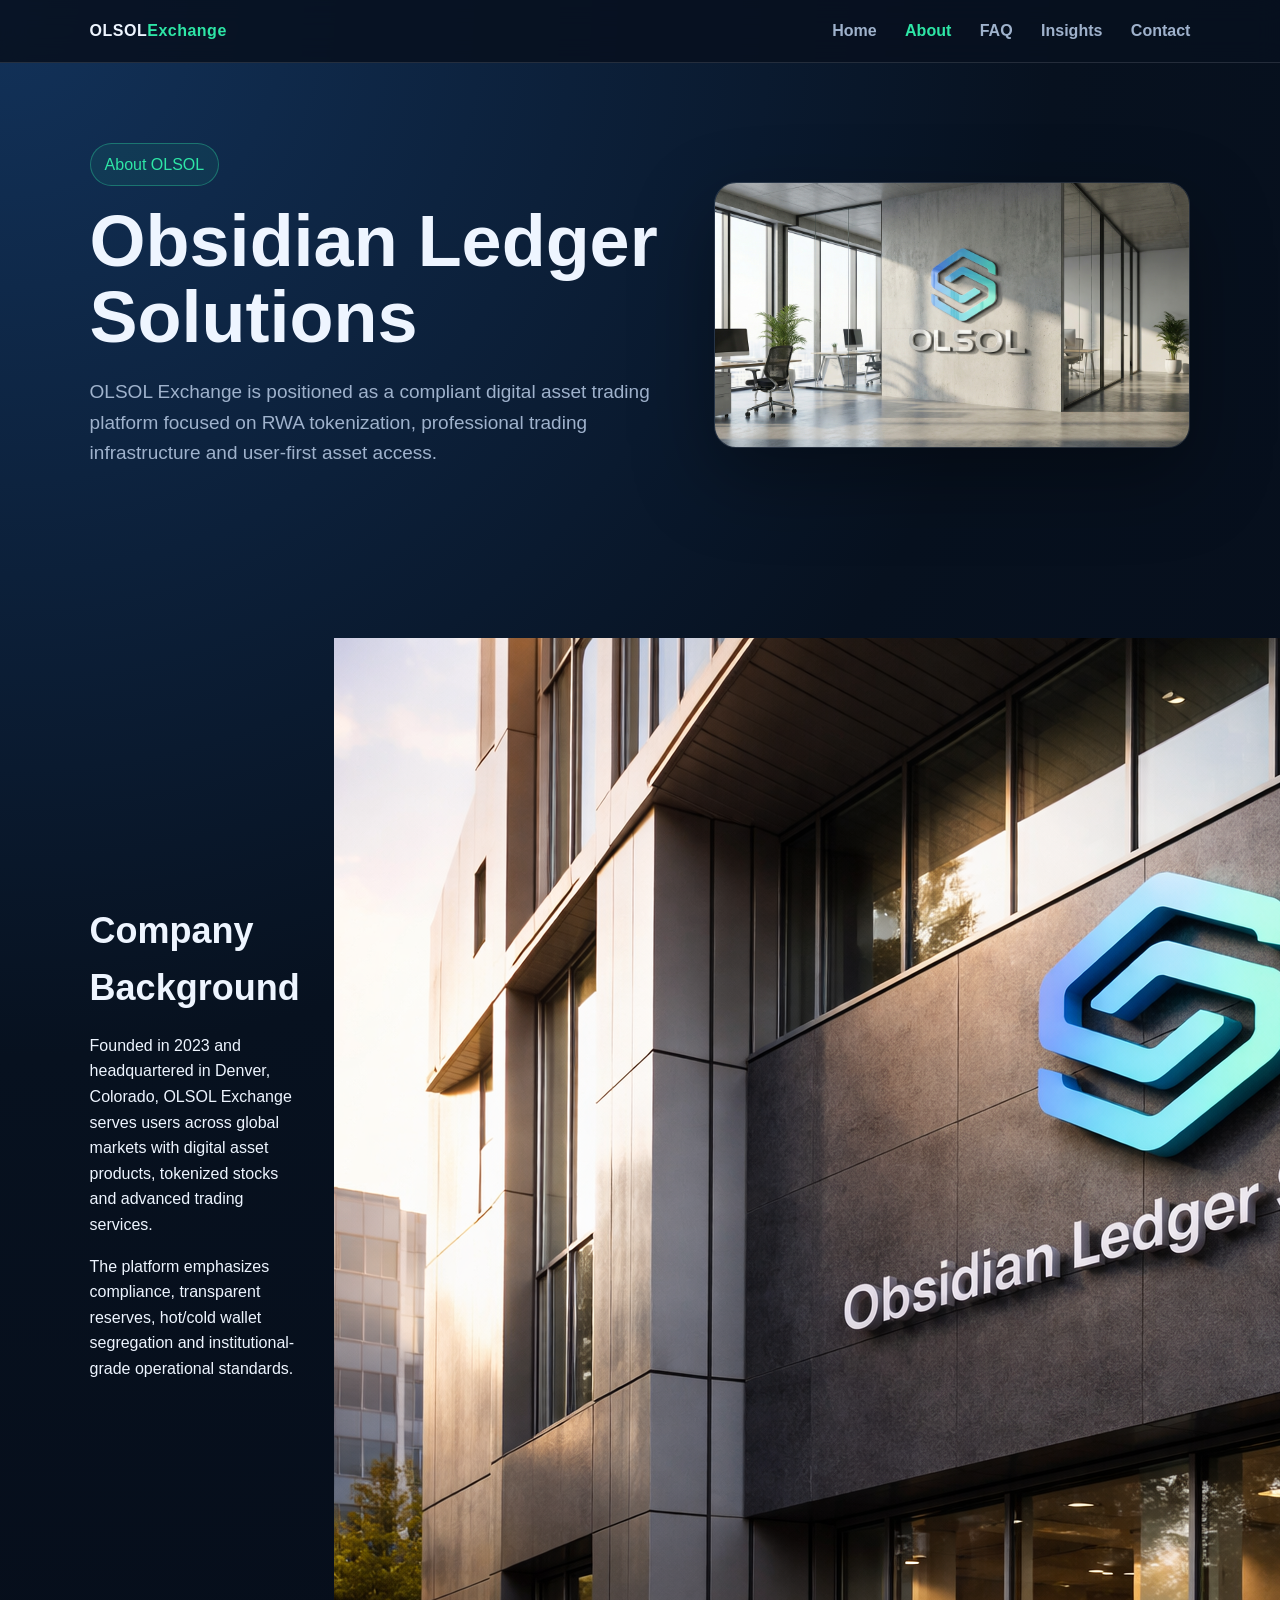
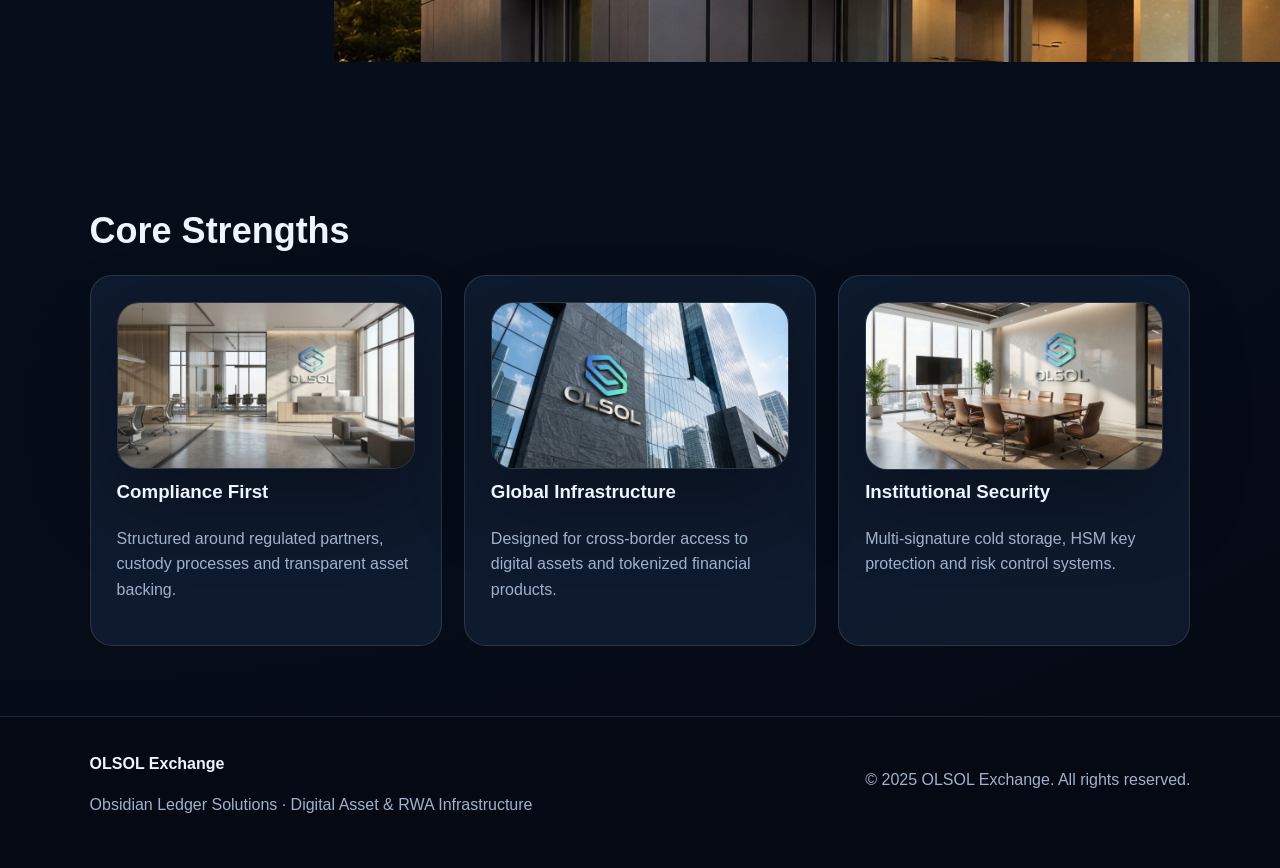
==== about.html @ eb80e879 "Add files via upload" ====
<!DOCTYPE html>
<html lang="en">
<head>
  <meta charset="UTF-8" />
  <meta name="viewport" content="width=device-width, initial-scale=1.0" />
  <title>OLSOL Exchange | About</title>
  <link rel="stylesheet" href="style.css" />
</head>
<body>

<header class="navbar">
  <a class="logo" href="index.html">OLSOL<span>Exchange</span></a>
  <nav class="nav">
    <a href="index.html" class="">Home</a>
    <a href="about.html" class="active">About</a>
    <a href="faq.html" class="">FAQ</a>
    <a href="insights.html" class="">Insights</a>
    <a href="contact.html" class="">Contact</a>
  </nav>
</header>


<section class="hero">
  <div>
    <div class="badge">About OLSOL</div>
    <h1>Obsidian Ledger Solutions</h1>
    <p>OLSOL Exchange is positioned as a compliant digital asset trading platform focused on RWA tokenization, professional trading infrastructure and user-first asset access.</p>
  </div>
  <img src="office-1.jpg" alt="OLSOL office">
</section>

<section class="section split">
  <div>
    <h2>Company Background</h2>
    <p>Founded in 2023 and headquartered in Denver, Colorado, OLSOL Exchange serves users across global markets with digital asset products, tokenized stocks and advanced trading services.</p>
    <p>The platform emphasizes compliance, transparent reserves, hot/cold wallet segregation and institutional-grade operational standards.</p>
  </div>
  <img src="building-1.png" alt="OLSOL headquarters building">
</section>

<section class="section">
  <h2>Core Strengths</h2>
  <div class="grid">
    <div class="card"><img src="office-2.jpg" alt="Office environment"><h3>Compliance First</h3><p>Structured around regulated partners, custody processes and transparent asset backing.</p></div>
    <div class="card"><img src="building-2.jpg" alt="Corporate building"><h3>Global Infrastructure</h3><p>Designed for cross-border access to digital assets and tokenized financial products.</p></div>
    <div class="card"><img src="meeting-1.png" alt="Business meeting"><h3>Institutional Security</h3><p>Multi-signature cold storage, HSM key protection and risk control systems.</p></div>
  </div>
</section>


<footer class="footer">
  <div>
    <strong>OLSOL Exchange</strong>
    <p>Obsidian Ledger Solutions · Digital Asset & RWA Infrastructure</p>
  </div>
  <p>© 2025 OLSOL Exchange. All rights reserved.</p>
</footer>

</body>
</html>
---- style.css ----
:root {
  --bg: #07111f;
  --bg-soft: #0d1b2e;
  --card: #111f34;
  --text: #eef5ff;
  --muted: #9fb2cc;
  --accent: #2ee6a6;
  --accent-2: #6aa7ff;
  --line: rgba(255,255,255,.12);
}

* { box-sizing: border-box; }

body {
  margin: 0;
  font-family: Arial, Helvetica, sans-serif;
  background: radial-gradient(circle at top left, #12325a 0, #07111f 38%, #050914 100%);
  color: var(--text);
  line-height: 1.6;
}

a { color: inherit; text-decoration: none; }

.navbar {
  position: sticky;
  top: 0;
  z-index: 10;
  display: flex;
  justify-content: space-between;
  align-items: center;
  padding: 18px 7%;
  background: rgba(7,17,31,.88);
  backdrop-filter: blur(12px);
  border-bottom: 1px solid var(--line);
}

.logo {
  font-weight: 800;
  letter-spacing: .5px;
}

.logo span { color: var(--accent); }

.nav a {
  margin-left: 24px;
  color: var(--muted);
  font-weight: 600;
}

.nav a:hover, .nav a.active { color: var(--accent); }

.hero {
  display: grid;
  grid-template-columns: 1.1fr .9fr;
  gap: 42px;
  align-items: center;
  padding: 80px 7%;
}

.hero h1 {
  font-size: clamp(42px, 6vw, 72px);
  line-height: 1.05;
  margin: 0 0 22px;
}

.hero p {
  font-size: 19px;
  color: var(--muted);
  max-width: 650px;
}

.badge {
  display: inline-block;
  padding: 8px 14px;
  border: 1px solid rgba(46,230,166,.35);
  color: var(--accent);
  border-radius: 999px;
  margin-bottom: 18px;
  background: rgba(46,230,166,.08);
}

.buttons { margin-top: 30px; }

.btn {
  display: inline-block;
  padding: 13px 22px;
  border-radius: 12px;
  background: linear-gradient(135deg, var(--accent), var(--accent-2));
  color: #04101c;
  font-weight: 800;
  margin-right: 12px;
}

.btn.secondary {
  background: transparent;
  color: var(--text);
  border: 1px solid var(--line);
}

.hero img, .page-image, .card img {
  width: 100%;
  border-radius: 22px;
  border: 1px solid var(--line);
  box-shadow: 0 30px 80px rgba(0,0,0,.35);
}

.section {
  padding: 70px 7%;
}

.section h2 {
  font-size: 36px;
  margin: 0 0 16px;
}

.section > p {
  color: var(--muted);
  max-width: 860px;
  margin-bottom: 34px;
}

.grid {
  display: grid;
  grid-template-columns: repeat(3, 1fr);
  gap: 22px;
}

.grid.two { grid-template-columns: repeat(2, 1fr); }

.card {
  background: rgba(17,31,52,.78);
  border: 1px solid var(--line);
  border-radius: 22px;
  padding: 26px;
}

.card h3 { margin-top: 0; }

.card p, .faq-item p, .footer p { color: var(--muted); }

.split {
  display: grid;
  grid-template-columns: 1fr 1fr;
  gap: 34px;
  align-items: center;
}

.faq-item {
  border-bottom: 1px solid var(--line);
  padding: 22px 0;
}

.faq-item h3 { margin: 0 0 8px; }

.footer {
  padding: 34px 7%;
  border-top: 1px solid var(--line);
  background: #050914;
  display: flex;
  justify-content: space-between;
  gap: 20px;
}

@media (max-width: 900px) {
  .hero, .split, .grid, .grid.two {
    grid-template-columns: 1fr;
  }

  .navbar {
    align-items: flex-start;
    gap: 14px;
    flex-direction: column;
  }

  .nav a {
    margin: 0 14px 8px 0;
    display: inline-block;
  }

  .footer {
    flex-direction: column;
  }
}
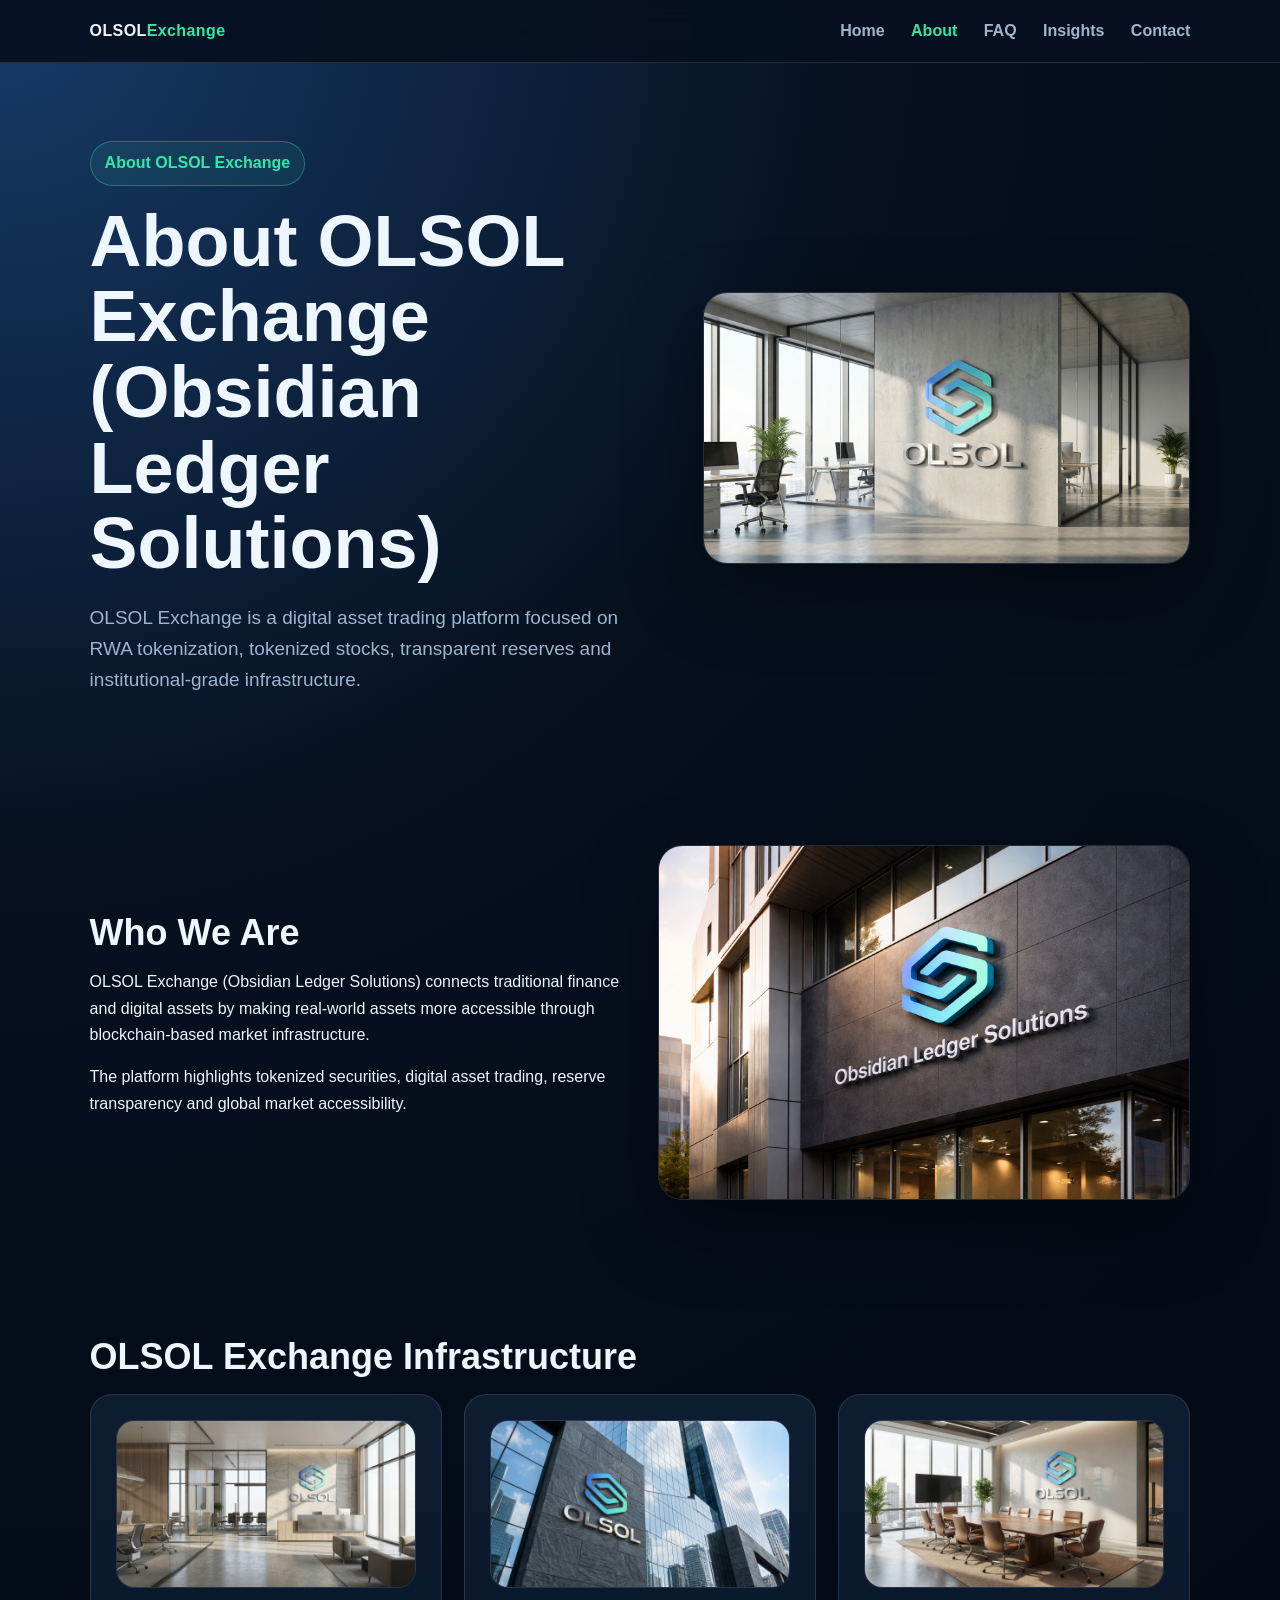
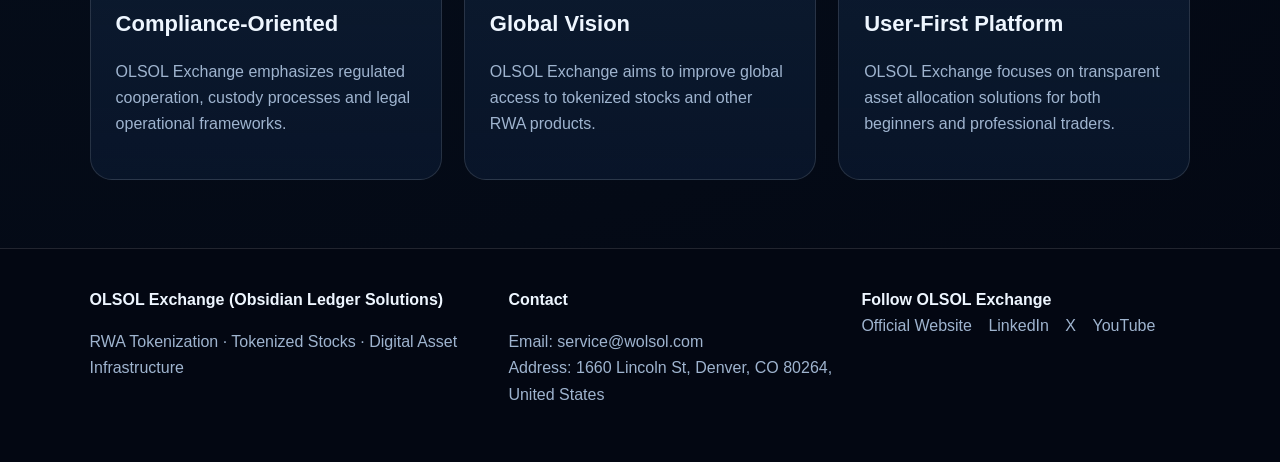
==== commit cde0271f: "Add files via upload" ====
--- a/about.html
+++ b/about.html
@@ -1,59 +1,66 @@
 <!DOCTYPE html>
 <html lang="en">
 <head>
-  <meta charset="UTF-8" />
-  <meta name="viewport" content="width=device-width, initial-scale=1.0" />
-  <title>OLSOL Exchange | About</title>
-  <link rel="stylesheet" href="style.css" />
+  <meta charset="UTF-8">
+  <meta name="viewport" content="width=device-width, initial-scale=1.0">
+  <title>About OLSOL Exchange (Obsidian Ledger Solutions)</title>
+  <meta name="description" content="Learn about OLSOL Exchange (Obsidian Ledger Solutions), its RWA tokenization vision, digital asset infrastructure and global market access.">
+  <link rel="stylesheet" href="style.css">
 </head>
 <body>
 
 <header class="navbar">
   <a class="logo" href="index.html">OLSOL<span>Exchange</span></a>
-  <nav class="nav">
-    <a href="index.html" class="">Home</a>
-    <a href="about.html" class="active">About</a>
-    <a href="faq.html" class="">FAQ</a>
-    <a href="insights.html" class="">Insights</a>
-    <a href="contact.html" class="">Contact</a>
-  </nav>
+  <nav class="nav"><a href="index.html" class="">Home</a>
+<a href="about.html" class="active">About</a>
+<a href="faq.html" class="">FAQ</a>
+<a href="insights.html" class="">Insights</a>
+<a href="contact.html" class="">Contact</a></nav>
 </header>
 
 
 <section class="hero">
   <div>
-    <div class="badge">About OLSOL</div>
-    <h1>Obsidian Ledger Solutions</h1>
-    <p>OLSOL Exchange is positioned as a compliant digital asset trading platform focused on RWA tokenization, professional trading infrastructure and user-first asset access.</p>
+    <div class="badge">About OLSOL Exchange</div>
+    <h1>About OLSOL Exchange (Obsidian Ledger Solutions)</h1>
+    <p>OLSOL Exchange is a digital asset trading platform focused on RWA tokenization, tokenized stocks, transparent reserves and institutional-grade infrastructure.</p>
   </div>
-  <img src="office-1.jpg" alt="OLSOL office">
+  <img class="image-card" src="office-1.jpg" alt="OLSOL Exchange Obsidian Ledger Solutions office">
 </section>
-
 <section class="section split">
   <div>
-    <h2>Company Background</h2>
-    <p>Founded in 2023 and headquartered in Denver, Colorado, OLSOL Exchange serves users across global markets with digital asset products, tokenized stocks and advanced trading services.</p>
-    <p>The platform emphasizes compliance, transparent reserves, hot/cold wallet segregation and institutional-grade operational standards.</p>
+    <h2>Who We Are</h2>
+    <p>OLSOL Exchange (Obsidian Ledger Solutions) connects traditional finance and digital assets by making real-world assets more accessible through blockchain-based market infrastructure.</p>
+    <p>The platform highlights tokenized securities, digital asset trading, reserve transparency and global market accessibility.</p>
   </div>
-  <img src="building-1.png" alt="OLSOL headquarters building">
+  <img class="image-card" src="building-1.png" alt="OLSOL Exchange Denver headquarters">
 </section>
-
 <section class="section">
-  <h2>Core Strengths</h2>
+  <h2>OLSOL Exchange Infrastructure</h2>
   <div class="grid">
-    <div class="card"><img src="office-2.jpg" alt="Office environment"><h3>Compliance First</h3><p>Structured around regulated partners, custody processes and transparent asset backing.</p></div>
-    <div class="card"><img src="building-2.jpg" alt="Corporate building"><h3>Global Infrastructure</h3><p>Designed for cross-border access to digital assets and tokenized financial products.</p></div>
-    <div class="card"><img src="meeting-1.png" alt="Business meeting"><h3>Institutional Security</h3><p>Multi-signature cold storage, HSM key protection and risk control systems.</p></div>
+    <div class="card"><img src="office-2.jpg" alt="OLSOL Exchange corporate office"><h3>Compliance-Oriented</h3><p>OLSOL Exchange emphasizes regulated cooperation, custody processes and legal operational frameworks.</p></div>
+    <div class="card"><img src="building-2.jpg" alt="Obsidian Ledger Solutions building"><h3>Global Vision</h3><p>OLSOL Exchange aims to improve global access to tokenized stocks and other RWA products.</p></div>
+    <div class="card"><img src="meeting-1.png" alt="OLSOL Exchange professional team"><h3>User-First Platform</h3><p>OLSOL Exchange focuses on transparent asset allocation solutions for both beginners and professional traders.</p></div>
   </div>
 </section>
 
 
 <footer class="footer">
   <div>
-    <strong>OLSOL Exchange</strong>
-    <p>Obsidian Ledger Solutions · Digital Asset & RWA Infrastructure</p>
+    <strong>OLSOL Exchange (Obsidian Ledger Solutions)</strong>
+    <p>RWA Tokenization · Tokenized Stocks · Digital Asset Infrastructure</p>
   </div>
-  <p>© 2025 OLSOL Exchange. All rights reserved.</p>
+  <div>
+    <strong>Contact</strong>
+    <p>Email: service@wolsol.com<br>Address: 1660 Lincoln St, Denver, CO 80264, United States</p>
+  </div>
+  <div>
+    <strong>Follow OLSOL Exchange</strong><br>
+    <a href="https://web.wolsol.com/">Official Website</a>
+    <a href="https://www.linkedin.com/company/olsol-exchange-obsidian-ledger-solutions">LinkedIn</a>
+    <a href="https://x.com/ObsidianLedger_">X</a>
+    <a href="https://www.youtube.com/@OLSOLExchangeObsidianLedge-d2q">YouTube</a>
+  </div>
 </footer>
 
 </body>
--- a/style.css
+++ b/style.css
@@ -1,183 +1,113 @@
-:root {
-  --bg: #07111f;
-  --bg-soft: #0d1b2e;
-  --card: #111f34;
-  --text: #eef5ff;
-  --muted: #9fb2cc;
-  --accent: #2ee6a6;
-  --accent-2: #6aa7ff;
-  --line: rgba(255,255,255,.12);
+:root{
+  --bg:#06101e;
+  --bg2:#0a1930;
+  --card:#101f35;
+  --card2:#0d1829;
+  --text:#eef6ff;
+  --muted:#9fb4cf;
+  --line:rgba(255,255,255,.12);
+  --accent:#34e6a8;
+  --accent2:#73a9ff;
+  --gold:#f5c46b;
 }
-
-* { box-sizing: border-box; }
-
-body {
-  margin: 0;
-  font-family: Arial, Helvetica, sans-serif;
-  background: radial-gradient(circle at top left, #12325a 0, #07111f 38%, #050914 100%);
-  color: var(--text);
-  line-height: 1.6;
+*{box-sizing:border-box}
+body{
+  margin:0;
+  font-family:Arial,Helvetica,sans-serif;
+  background:radial-gradient(circle at top left,#173b69 0,#06101e 36%,#030712 100%);
+  color:var(--text);
+  line-height:1.65;
 }
-
-a { color: inherit; text-decoration: none; }
-
-.navbar {
-  position: sticky;
-  top: 0;
-  z-index: 10;
-  display: flex;
-  justify-content: space-between;
-  align-items: center;
-  padding: 18px 7%;
-  background: rgba(7,17,31,.88);
-  backdrop-filter: blur(12px);
-  border-bottom: 1px solid var(--line);
+a{color:inherit;text-decoration:none}
+img{max-width:100%;display:block}
+.navbar{
+  position:sticky;top:0;z-index:20;
+  display:flex;justify-content:space-between;align-items:center;
+  padding:18px 7%;
+  background:rgba(6,16,30,.9);
+  backdrop-filter:blur(14px);
+  border-bottom:1px solid var(--line);
 }
-
-.logo {
-  font-weight: 800;
-  letter-spacing: .5px;
+.logo{font-weight:900;letter-spacing:.4px}
+.logo span{color:var(--accent)}
+.nav a{margin-left:22px;color:var(--muted);font-weight:700}
+.nav a:hover,.nav a.active{color:var(--accent)}
+.hero{
+  display:grid;grid-template-columns:1.08fr .92fr;gap:42px;align-items:center;
+  padding:78px 7% 62px;
 }
-
-.logo span { color: var(--accent); }
-
-.nav a {
-  margin-left: 24px;
-  color: var(--muted);
-  font-weight: 600;
+.hero h1,.page-title h1{
+  font-size:clamp(40px,6vw,72px);
+  line-height:1.05;margin:0 0 20px;
 }
-
-.nav a:hover, .nav a.active { color: var(--accent); }
-
-.hero {
-  display: grid;
-  grid-template-columns: 1.1fr .9fr;
-  gap: 42px;
-  align-items: center;
-  padding: 80px 7%;
+.hero p,.page-title p{font-size:19px;color:var(--muted);max-width:780px}
+.badge{
+  display:inline-block;padding:8px 14px;border-radius:999px;
+  border:1px solid rgba(52,230,168,.35);
+  background:rgba(52,230,168,.08);
+  color:var(--accent);font-weight:800;margin-bottom:18px;
 }
-
-.hero h1 {
-  font-size: clamp(42px, 6vw, 72px);
-  line-height: 1.05;
-  margin: 0 0 22px;
+.btn{
+  display:inline-block;margin:18px 12px 0 0;padding:13px 22px;border-radius:12px;
+  background:linear-gradient(135deg,var(--accent),var(--accent2));
+  color:#03101d;font-weight:900;
 }
-
-.hero p {
-  font-size: 19px;
-  color: var(--muted);
-  max-width: 650px;
+.btn.secondary{background:transparent;color:var(--text);border:1px solid var(--line)}
+.image-card,img.rounded{
+  border-radius:24px;border:1px solid var(--line);
+  box-shadow:0 28px 75px rgba(0,0,0,.35);
 }
-
-.badge {
-  display: inline-block;
-  padding: 8px 14px;
-  border: 1px solid rgba(46,230,166,.35);
-  color: var(--accent);
-  border-radius: 999px;
-  margin-bottom: 18px;
-  background: rgba(46,230,166,.08);
+.section{padding:68px 7%}
+.section h2{font-size:36px;line-height:1.15;margin:0 0 16px}
+.section>p{color:var(--muted);max-width:900px;margin-bottom:34px}
+.grid{display:grid;grid-template-columns:repeat(3,1fr);gap:22px}
+.grid.two{grid-template-columns:repeat(2,1fr)}
+.card{
+  background:linear-gradient(180deg,rgba(16,31,53,.9),rgba(10,25,48,.72));
+  border:1px solid var(--line);border-radius:22px;padding:25px;
 }
-
-.buttons { margin-top: 30px; }
-
-.btn {
-  display: inline-block;
-  padding: 13px 22px;
-  border-radius: 12px;
-  background: linear-gradient(135deg, var(--accent), var(--accent-2));
-  color: #04101c;
-  font-weight: 800;
-  margin-right: 12px;
+.card img{border-radius:18px;margin-bottom:18px;border:1px solid var(--line)}
+.card h3{margin:0 0 10px;font-size:22px}
+.card p,.footer p,.article-meta,.faq p{color:var(--muted)}
+.split{display:grid;grid-template-columns:1fr 1fr;gap:36px;align-items:center}
+.page-title{padding:70px 7% 35px}
+.faq-category{margin-top:34px;color:var(--accent);font-size:26px}
+.faq details{
+  background:rgba(16,31,53,.78);border:1px solid var(--line);
+  border-radius:18px;margin:14px 0;padding:18px 22px;
 }
-
-.btn.secondary {
-  background: transparent;
-  color: var(--text);
-  border: 1px solid var(--line);
+.faq summary{cursor:pointer;font-weight:900;font-size:18px}
+.article-list{display:grid;grid-template-columns:repeat(3,1fr);gap:22px}
+.article-card{
+  display:flex;flex-direction:column;height:100%;
+  background:rgba(16,31,53,.82);border:1px solid var(--line);border-radius:22px;overflow:hidden;
 }
-
-.hero img, .page-image, .card img {
-  width: 100%;
-  border-radius: 22px;
-  border: 1px solid var(--line);
-  box-shadow: 0 30px 80px rgba(0,0,0,.35);
+.article-card img{height:190px;width:100%;object-fit:cover}
+.article-card div{padding:22px}
+.article-card h3{margin:8px 0 10px;font-size:22px;line-height:1.25}
+.article-card p{color:var(--muted)}
+.article-meta{font-size:14px}
+.read-more{color:var(--accent);font-weight:900;margin-top:auto;display:inline-block}
+.article{
+  max-width:980px;margin:0 auto;padding:50px 7% 80px;
 }
-
-.section {
-  padding: 70px 7%;
+.article h1{font-size:clamp(36px,5vw,58px);line-height:1.08;margin-bottom:14px}
+.article h2{margin-top:38px;font-size:30px}
+.article p,.article li{color:#c9d8ea;font-size:18px}
+.article img{margin:28px 0;border-radius:24px;border:1px solid var(--line)}
+.contact-links{display:grid;grid-template-columns:repeat(3,1fr);gap:18px}
+.contact-link{
+  background:rgba(16,31,53,.82);border:1px solid var(--line);
+  border-radius:18px;padding:20px;font-weight:900;
 }
-
-.section h2 {
-  font-size: 36px;
-  margin: 0 0 16px;
+.contact-link span{display:block;color:var(--muted);font-weight:500;margin-top:8px;word-break:break-word}
+.footer{
+  padding:38px 7%;border-top:1px solid var(--line);background:#030712;
+  display:grid;grid-template-columns:1.2fr 1fr 1fr;gap:24px;
 }
-
-.section > p {
-  color: var(--muted);
-  max-width: 860px;
-  margin-bottom: 34px;
-}
-
-.grid {
-  display: grid;
-  grid-template-columns: repeat(3, 1fr);
-  gap: 22px;
-}
-
-.grid.two { grid-template-columns: repeat(2, 1fr); }
-
-.card {
-  background: rgba(17,31,52,.78);
-  border: 1px solid var(--line);
-  border-radius: 22px;
-  padding: 26px;
-}
-
-.card h3 { margin-top: 0; }
-
-.card p, .faq-item p, .footer p { color: var(--muted); }
-
-.split {
-  display: grid;
-  grid-template-columns: 1fr 1fr;
-  gap: 34px;
-  align-items: center;
-}
-
-.faq-item {
-  border-bottom: 1px solid var(--line);
-  padding: 22px 0;
-}
-
-.faq-item h3 { margin: 0 0 8px; }
-
-.footer {
-  padding: 34px 7%;
-  border-top: 1px solid var(--line);
-  background: #050914;
-  display: flex;
-  justify-content: space-between;
-  gap: 20px;
-}
-
-@media (max-width: 900px) {
-  .hero, .split, .grid, .grid.two {
-    grid-template-columns: 1fr;
-  }
-
-  .navbar {
-    align-items: flex-start;
-    gap: 14px;
-    flex-direction: column;
-  }
-
-  .nav a {
-    margin: 0 14px 8px 0;
-    display: inline-block;
-  }
-
-  .footer {
-    flex-direction: column;
-  }
+.footer a{color:var(--muted);display:inline-block;margin:0 12px 8px 0}
+@media(max-width:920px){
+  .hero,.split,.grid,.grid.two,.article-list,.contact-links,.footer{grid-template-columns:1fr}
+  .navbar{align-items:flex-start;flex-direction:column;gap:12px}
+  .nav a{margin:0 14px 8px 0;display:inline-block}
 }
